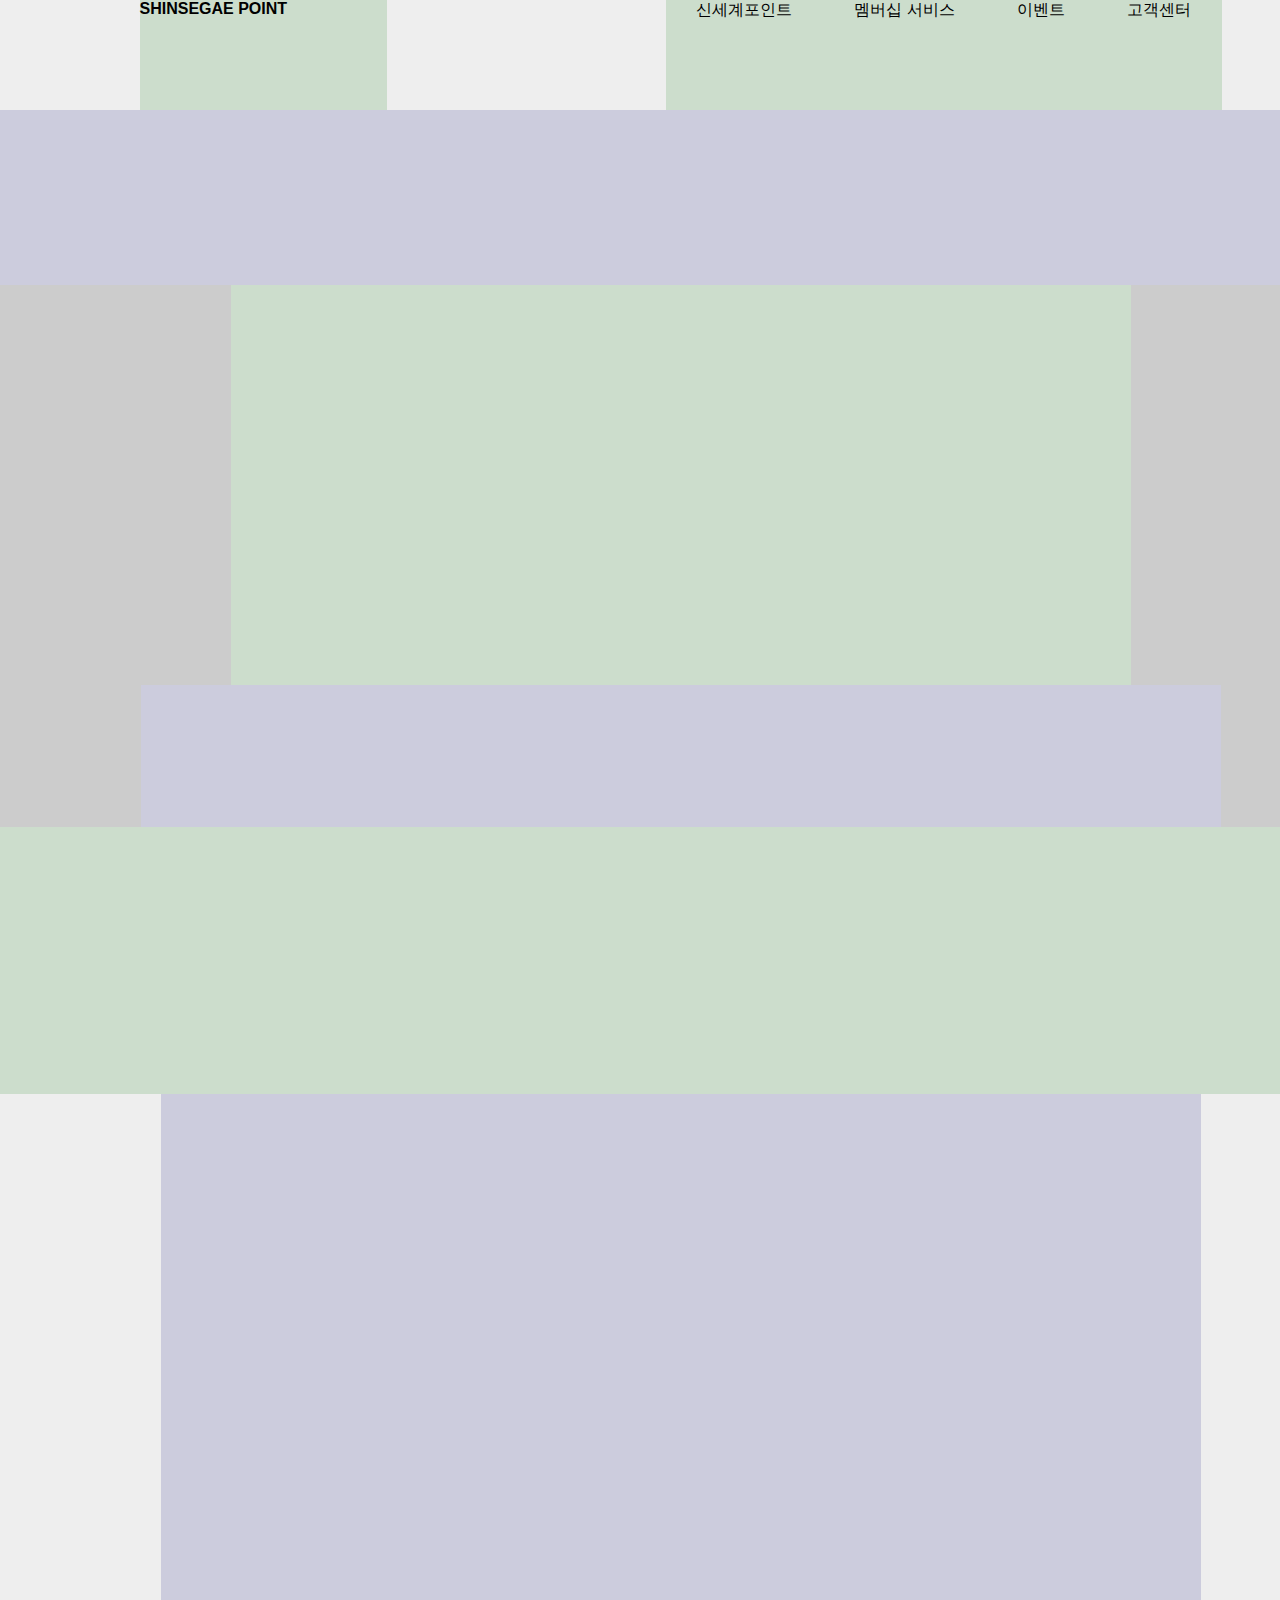
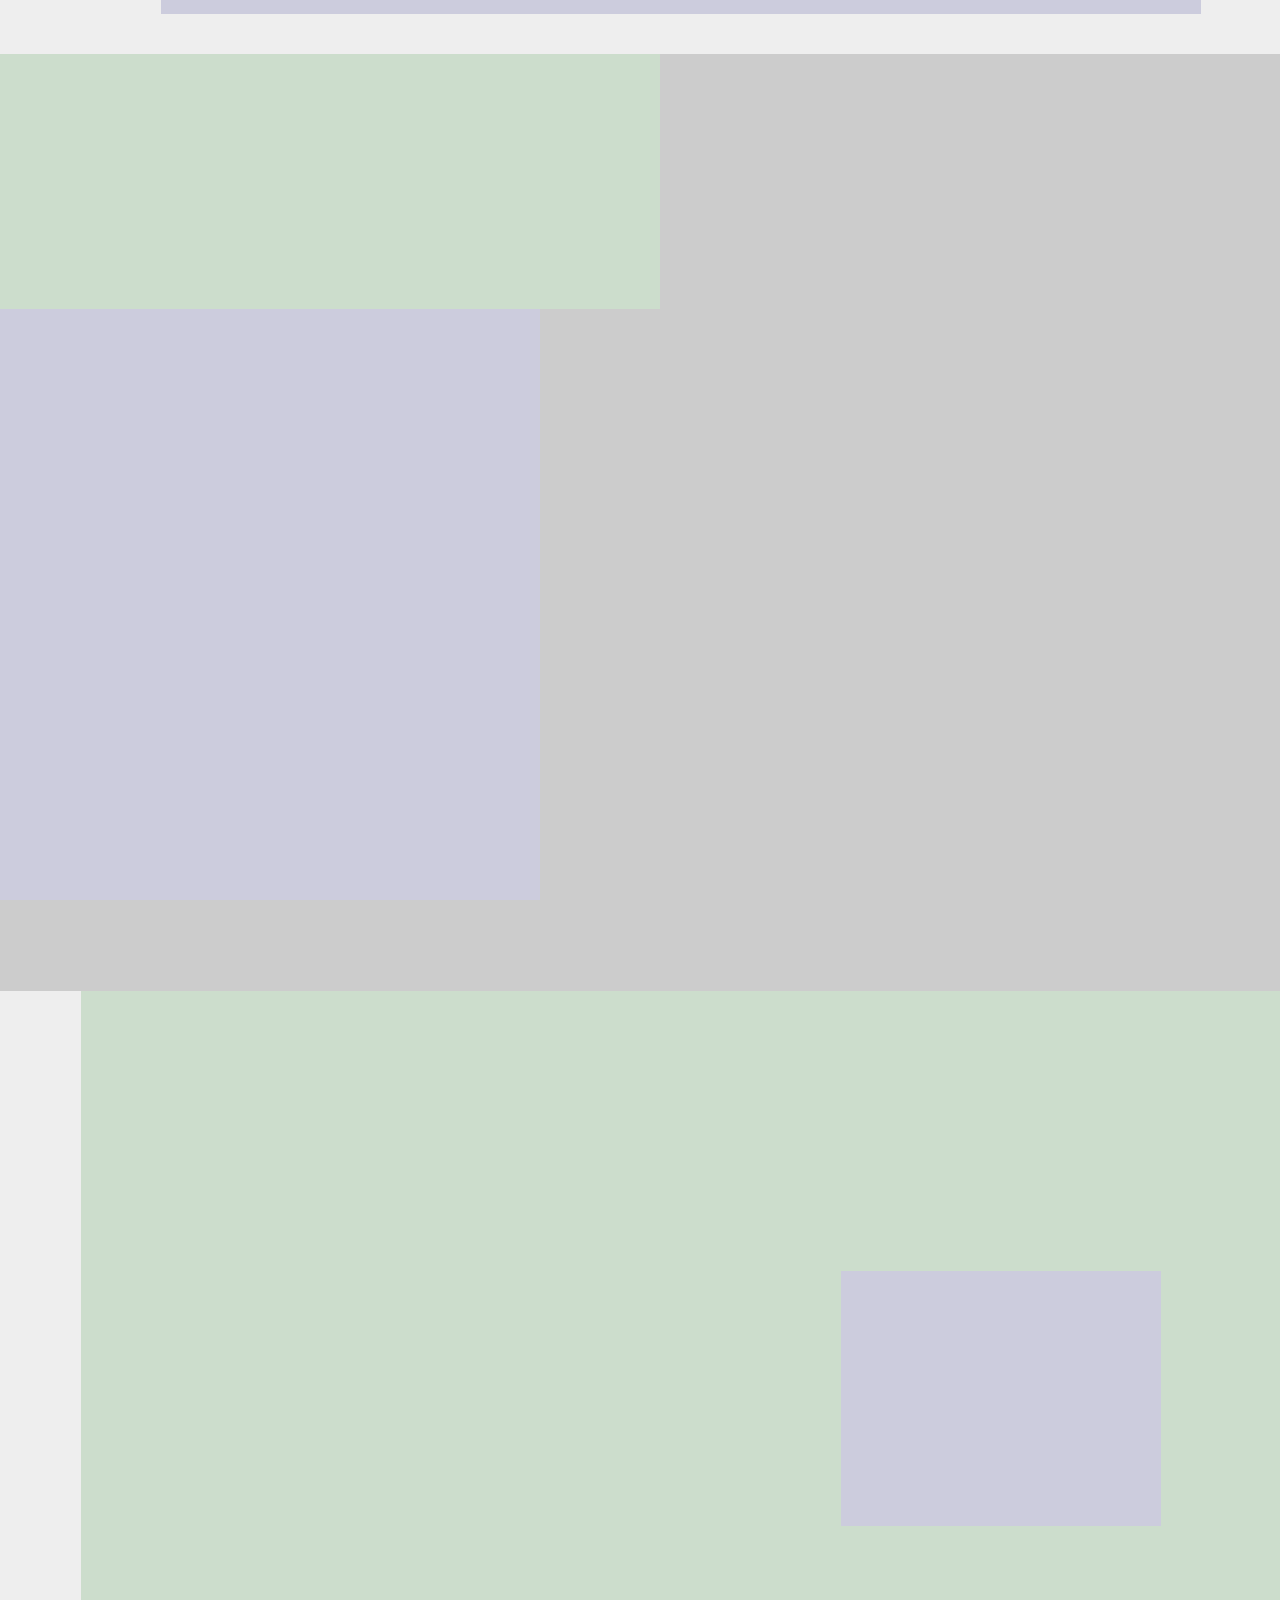
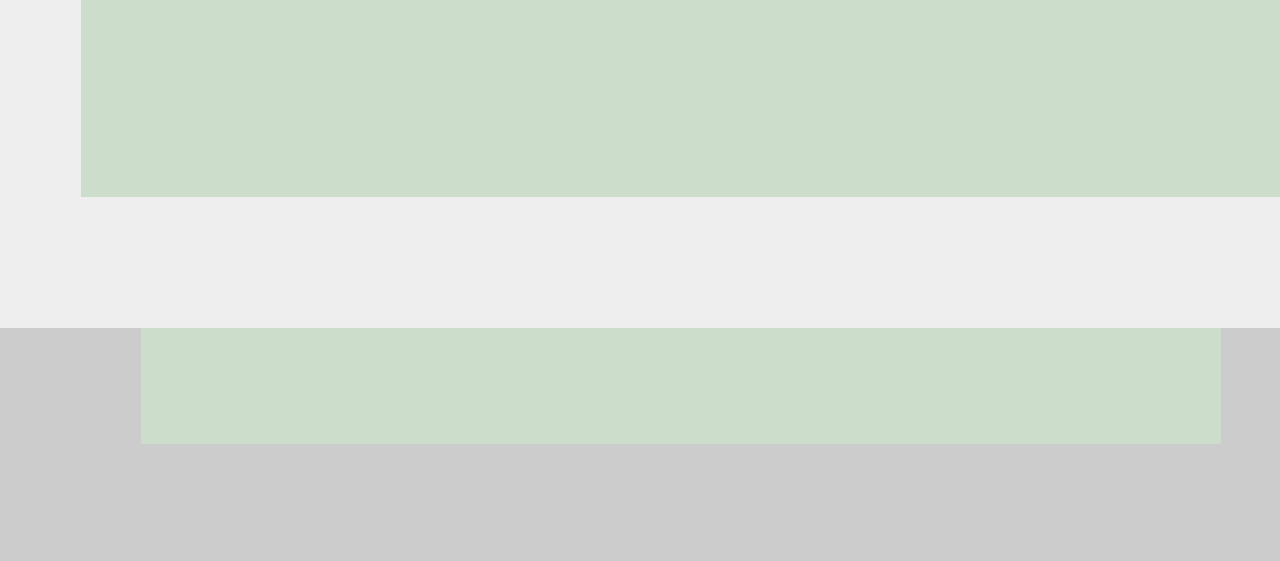
==== index.html @ 270fd23e "commit: created new project" ====
<!DOCTYPE html>
<html lang="ko-KR">
<head>
  <meta charset="UTF-8">
  <meta http-equiv="X-UA-Compatible" content="IE=edge">
  <meta name="viewport" content="width=device-width, initial-scale=1.0">
  <title>shinsegaepoint</title>
</head>
<body>
  <script>
    location = "./html/main.html";
  </script>
</body>
</html>
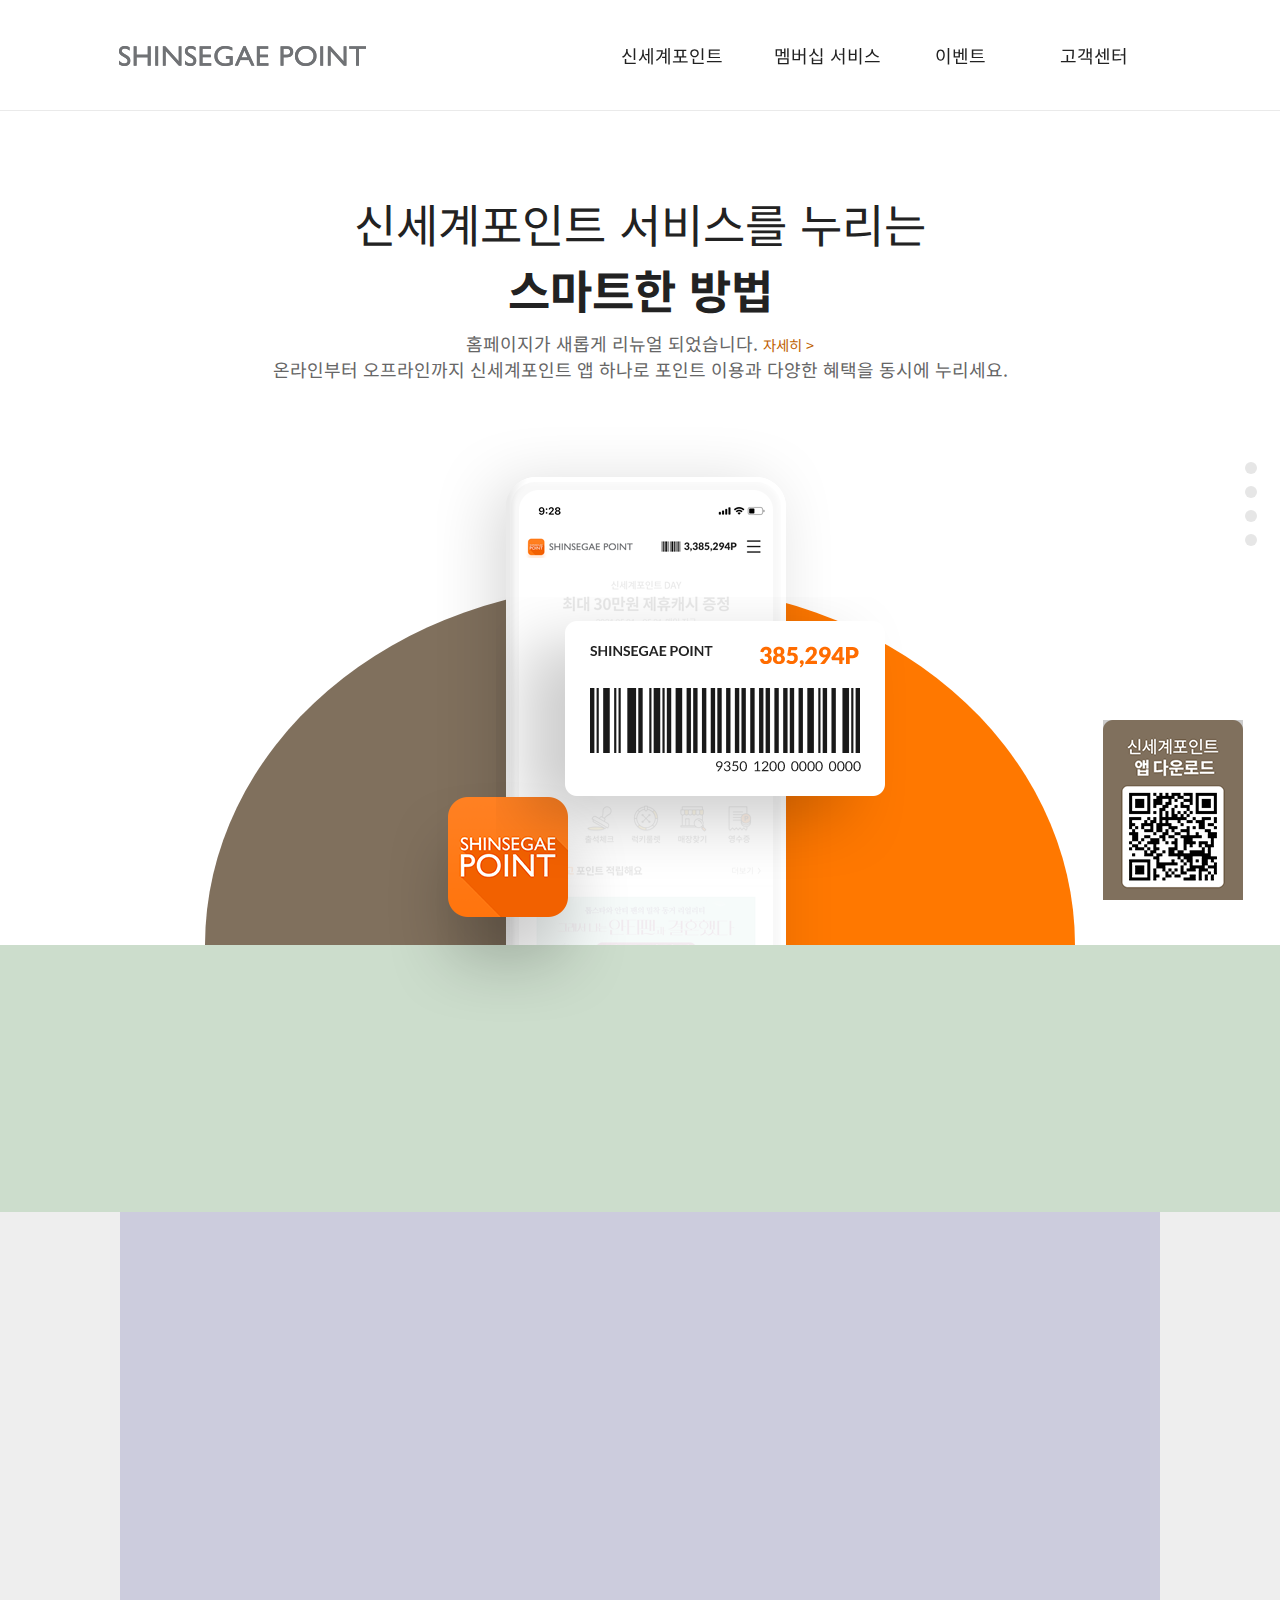
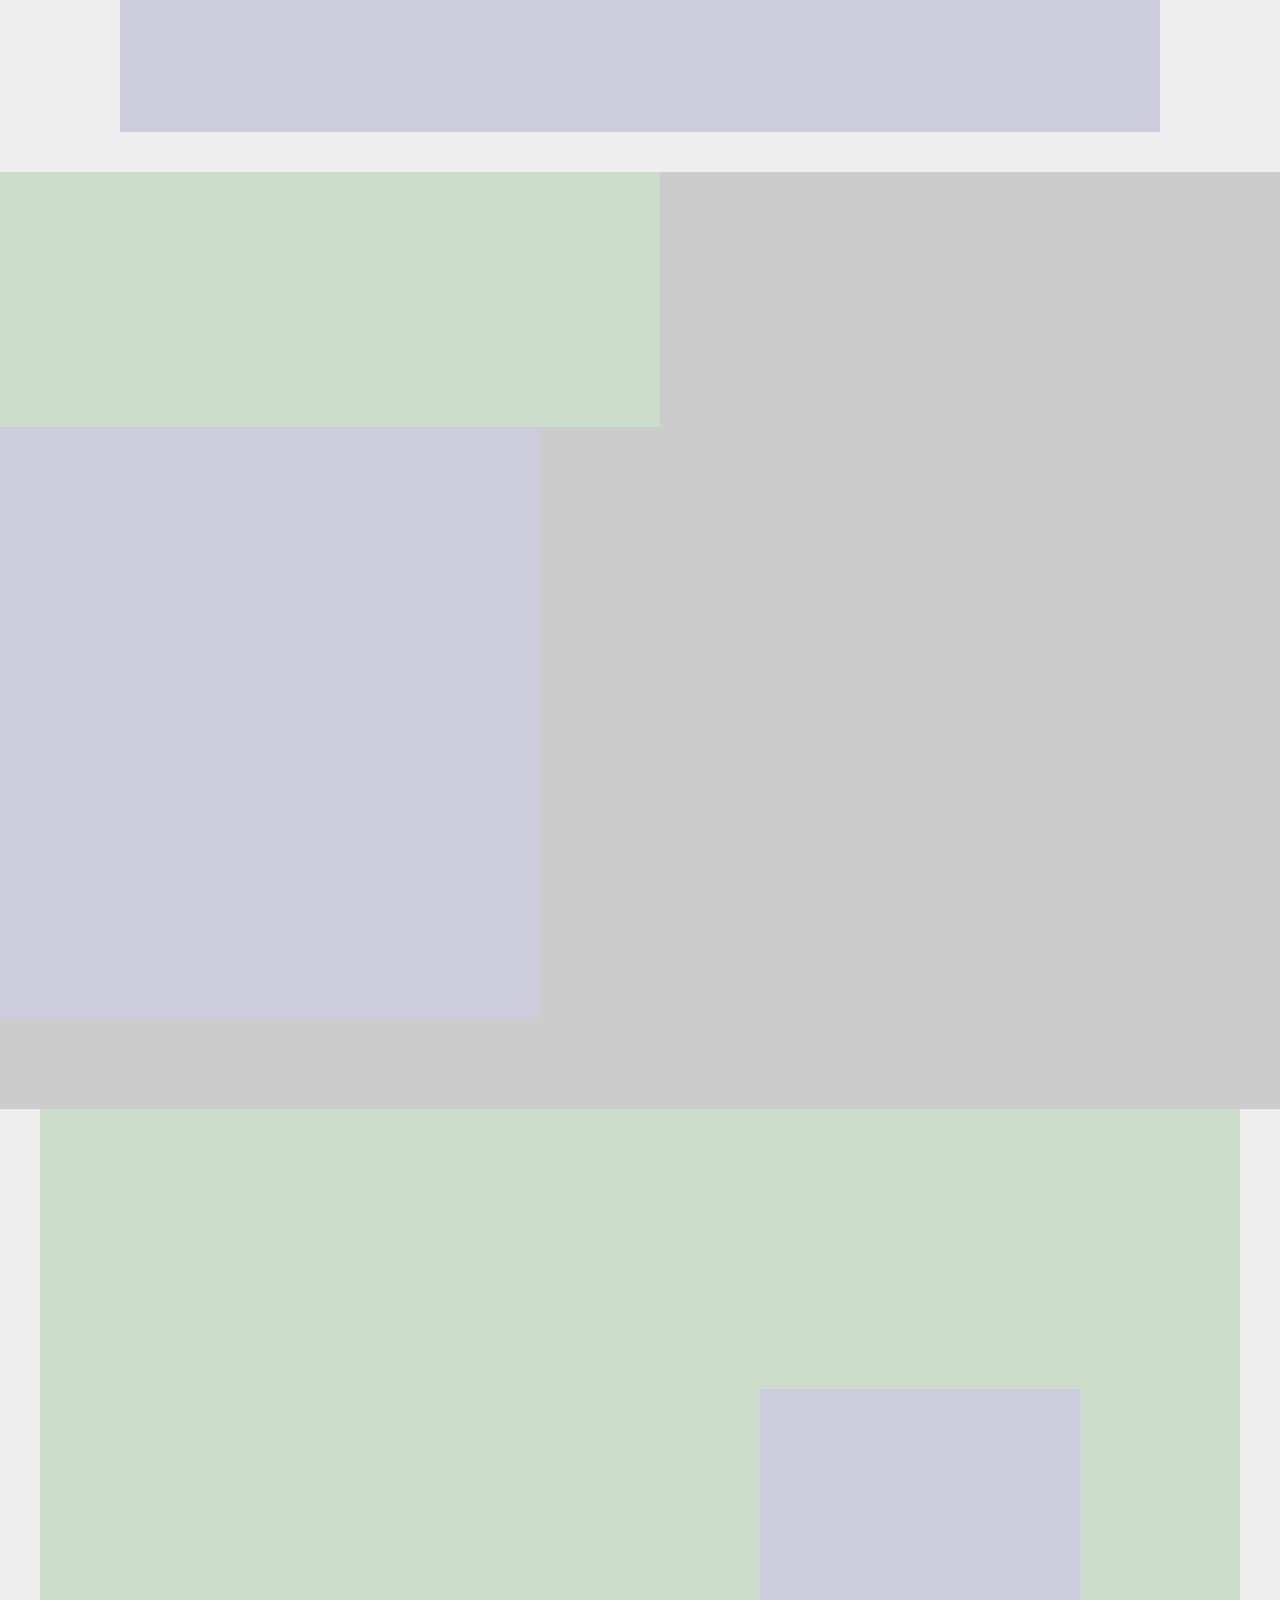
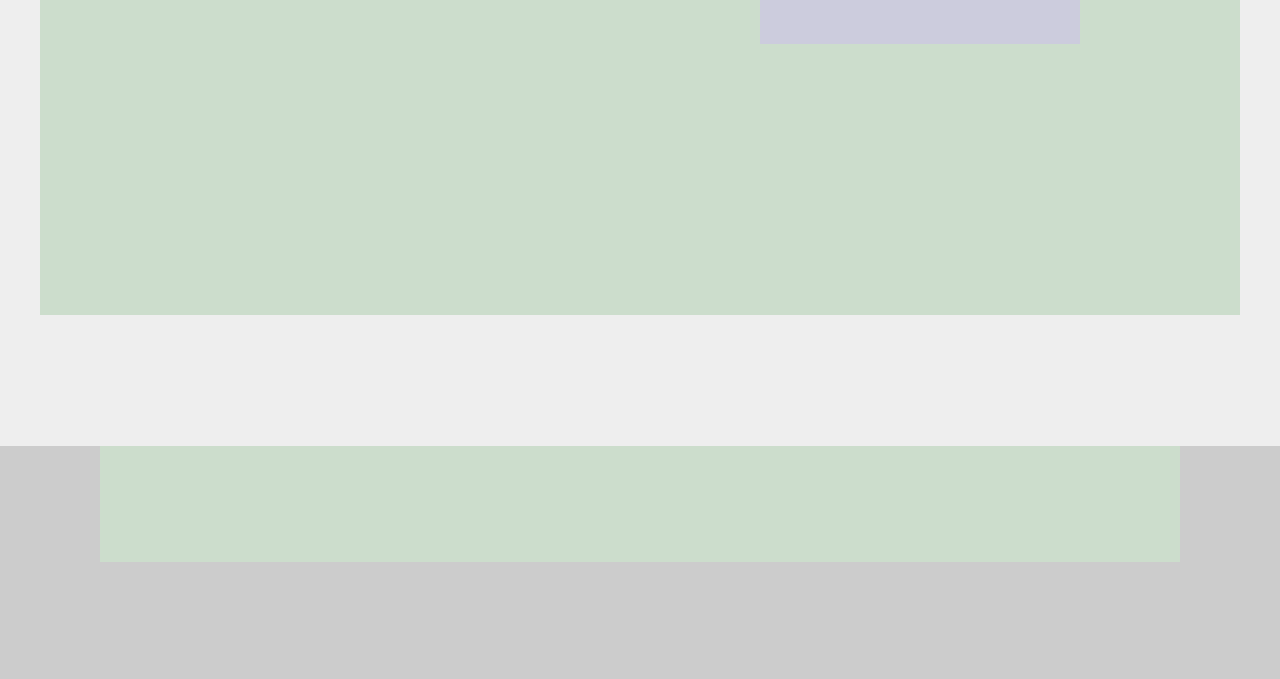
==== commit eed4d969: "commit: modified files and updated website" ====
--- a/index.html
+++ b/index.html
@@ -8,7 +8,7 @@
 </head>
 <body>
   <script>
-    location = "./html/main.html";
+    location = "./public/html/main.html";
   </script>
 </body>
 </html>